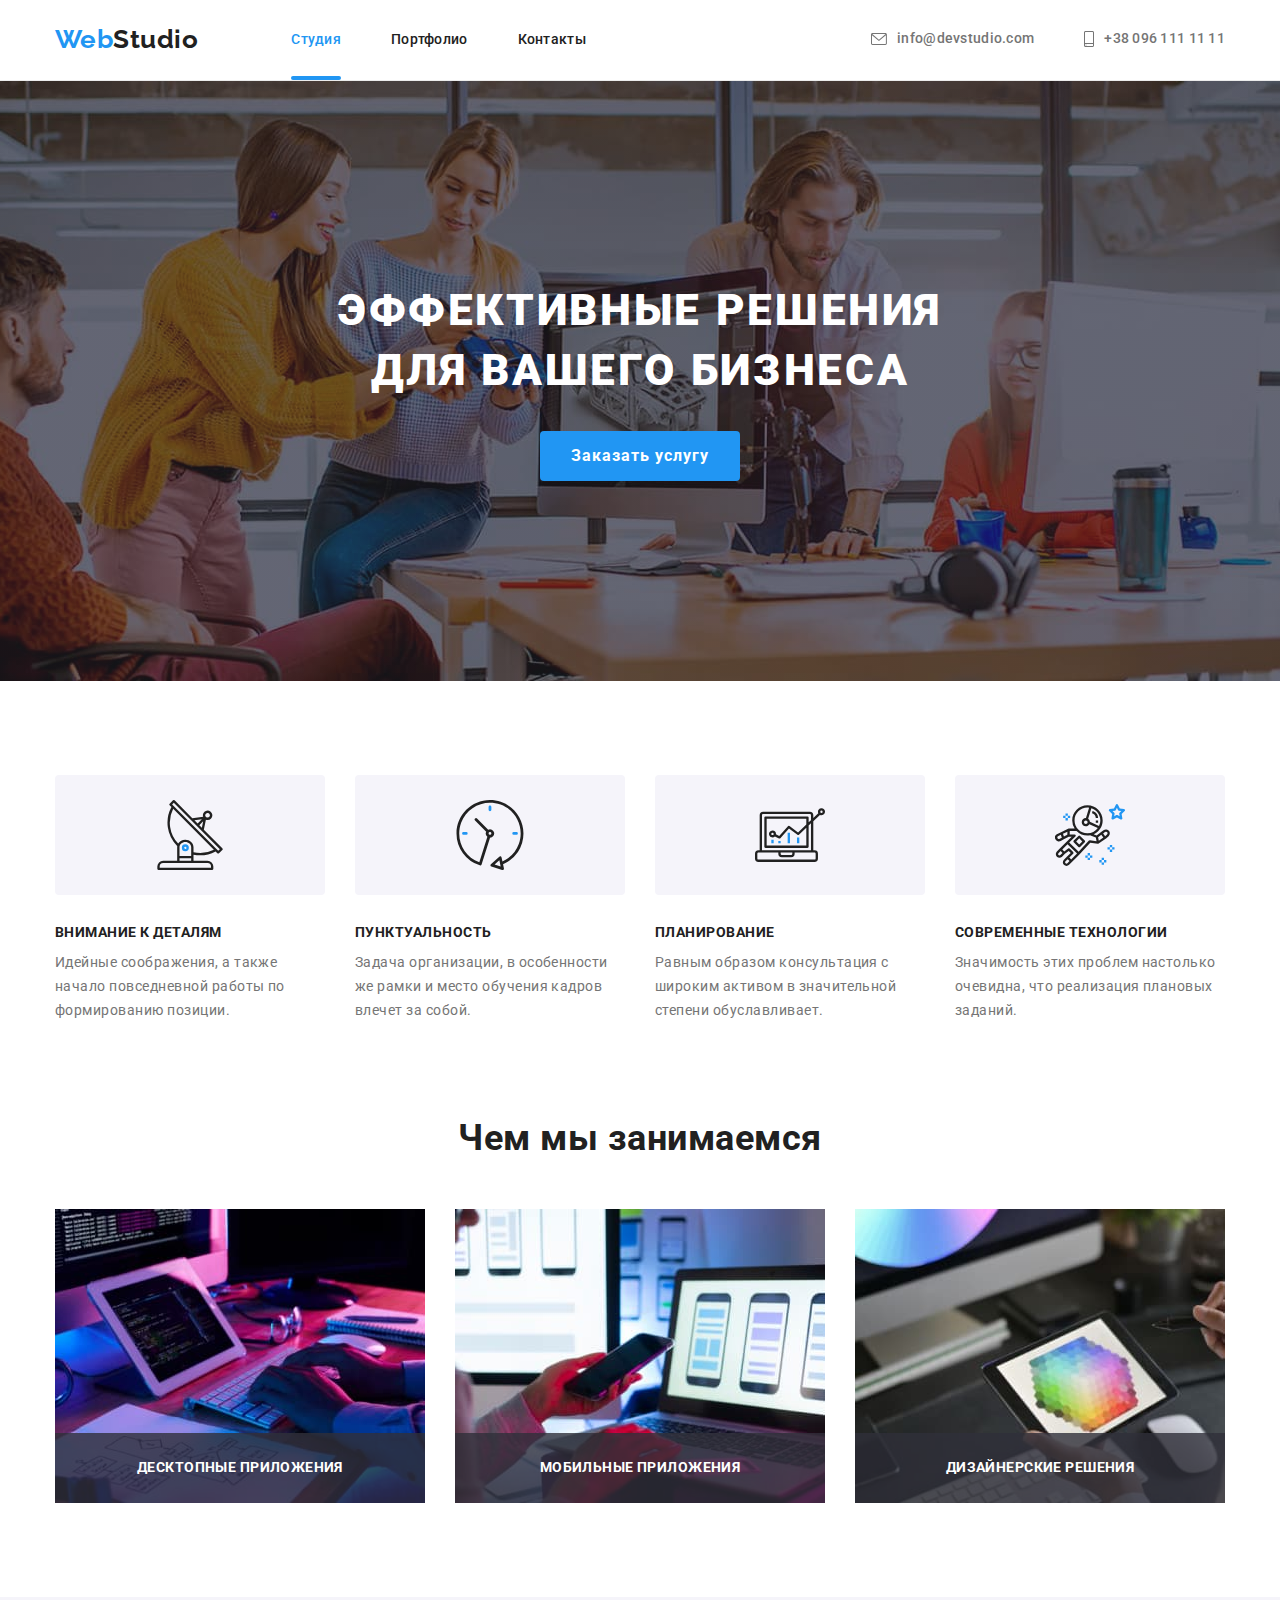
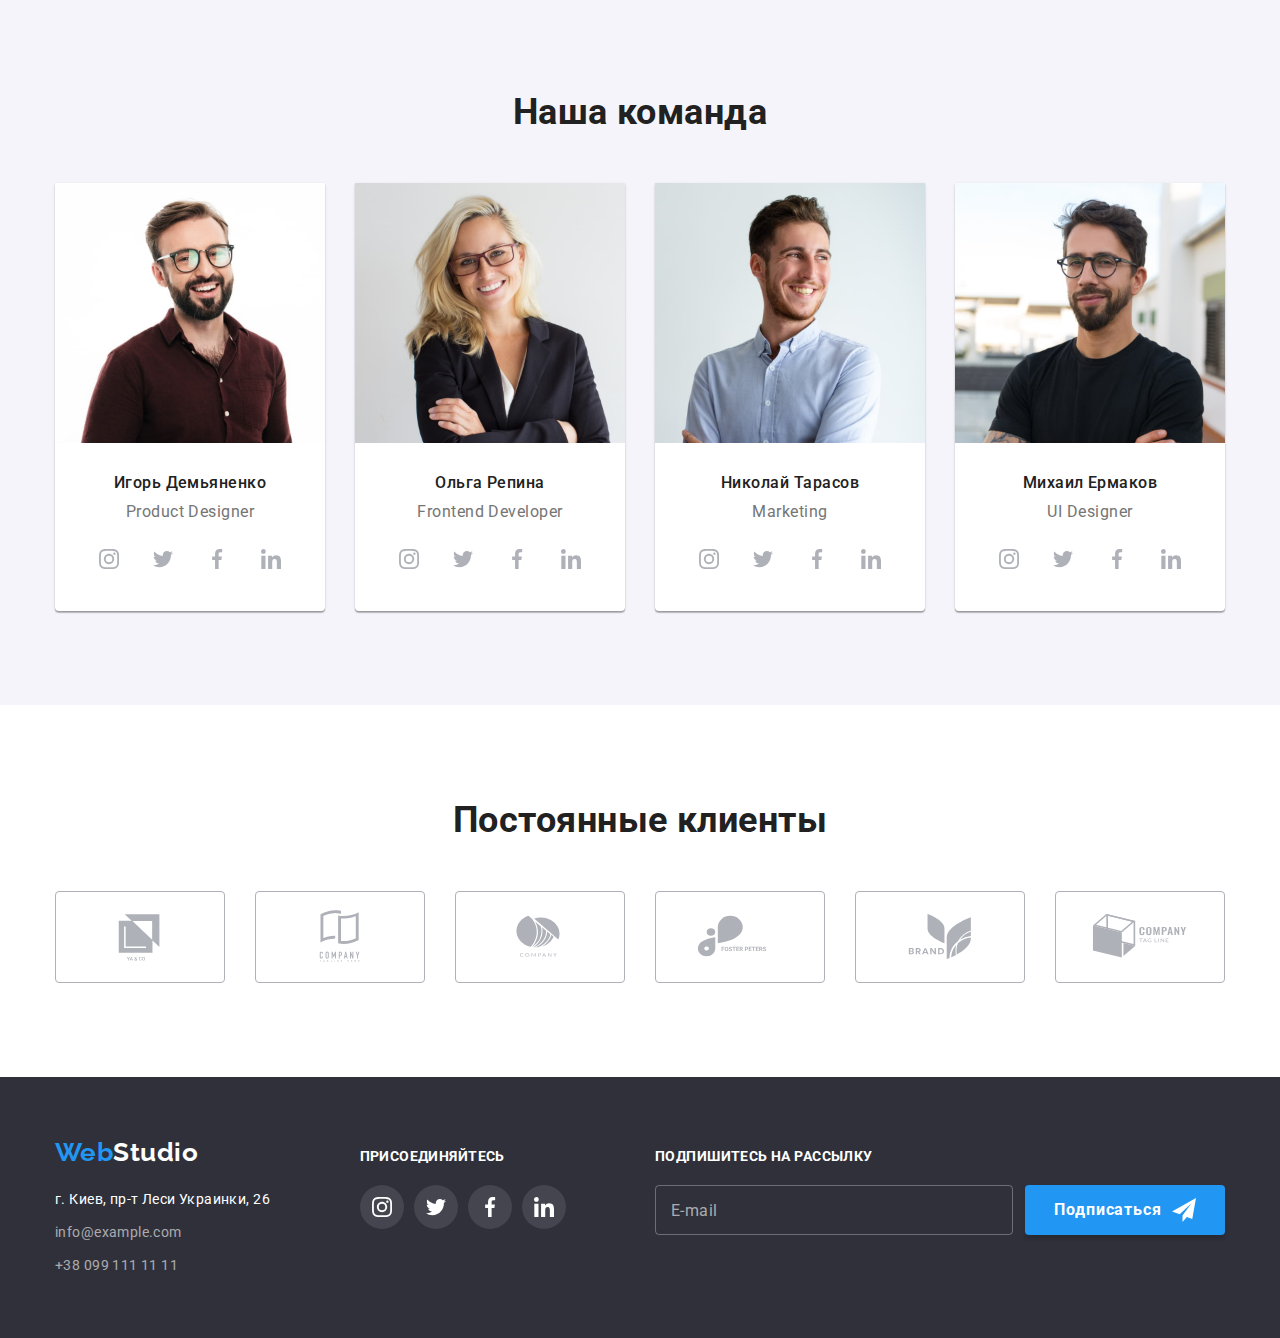
==== index.html @ d7bbbb47 "modal form complete" ====
<!DOCTYPE html>
<html lang="ru">
<head>
    <meta charset="UTF-8">
    <meta http-equiv="X-UA-Compatible" content="IE=edge">
    <meta name="viewport" content="width=device-width, initial-scale=1.0">
    <title>Web studio</title>
    <link rel="preconnect" href="https://fonts.googleapis.com">
    <link rel="preconnect" href="https://fonts.gstatic.com" crossorigin>
    <link href="https://fonts.googleapis.com/css2?family=Raleway:wght@700&family=Roboto:wght@400;500;700;900&display=swap"
        rel="stylesheet">
    <link rel="stylesheet" href="https://cdnjs.cloudflare.com/ajax/libs/modern-normalize/1.1.0/modern-normalize.min.css">
    <link rel="stylesheet" href="./css/styles.css" />

</head>
<body class="body">

<!--Шапка сайта-->
    <header class="page-header">
        <div class="container">
            <nav class="main-nav">
                <a href="./index.html" class="header-logo">Web<span class="header-logo-span">Studio</span></a>
                    
                <ul class="site-nav list">
                    <li class="item"><a href="./index.html" class="site-nav-link active">Студия</a></li>
                    <li class="item"><a href="./portfolio.html" class="site-nav-link">Портфолио</a></li>
                    <li class="item"><a href="./" class="site-nav-link">Контакты</a></li>
                </ul>
            </nav>
                    
            <ul class="auth-nav list">
                <li class="item ">
                    <a href="mailto:info@devstudio.com" class="auth-nav-link">
                        <svg class="icon-envelope auth-nav-icon" width="16px" height="12px">
                        <use href="./images/icons.svg#icon-envelope"></use>
                        </svg>
                    info@devstudio.com</a>
                </li>
                <li class="item">
                    <a href="tel:+380961111111" class="auth-nav-link">
                        <svg class="icon-smartphone auth-nav-icon" width="10px" height="16px">
                        <use href="./images/icons.svg#icon-smartphone"></use>
                        </svg>
                    +38 096 111 11 11</a>
                </li>
            </ul>
        </div>
    </header>

 <!--Основной контент-->
    <main>

    <!--Герой-->
        <section class="hero">
            <div class="container">
                <div class="hero-banner">
                    <h1 class="hero-title">Эффективные решения <br /> для вашего бизнеса</h1>
                    <button type="button" class="hero-button" data-modal-open>Заказать услугу</button>
                </div>
            </div>
        </section>

    <!--Особенности-->
        <section class="section">
            <div class="container our-advantages">
                <h2 class="main-titel advantages-main-title visuali-hidden">Наши особенности</h2>
                <ul class="list advantages-list">
                    <li class="item advantages-item">
                    <div class="advantages-box">
                        <svg class="icon" width="70" height="70">
                        <use href="./images/icons.svg#icon-antenna"></use>
                        </svg>
                    </div>

                    <h3 class="advantages-title">Внимание к деталям</h3>
                    <p class="advantages-text">
                    Идейные соображения, а также начало повседневной работы по формированию позиции.
                    </p>
                    </li>
                    <li class="item advantages-item">
                    <div class="advantages-box">
                        <svg class="icon"  width="70" height="70">
                        <use href="./images/icons.svg#icon-clock"></use>
                        </svg>
                    </div>
                    <h3 class="advantages-title">Пунктуальность</h3>
                    <p class="advantages-text">
                    Задача организации, в особенности же рамки и место обучения кадров влечет за собой.
                    </p>
                    </li>
                    <li class="item advantages-item">
                    <div class="advantages-box">
                        <svg class="icon"  width="70" height="70">
                        <use href="./images/icons.svg#icon-diagram"></use>
                        </svg>
                    </div>

                    <h3 class="advantages-title">Планирование</h3>
                    <p class="advantages-text">
                    Равным образом консультация с широким активом в значительной степени обуславливает.
                    </p>
                    </li>
                    <li class="item advantages-item">
                    <div class="advantages-box">
                        <svg class="icon"  width="70" height="70">
                        <use href="./images/icons.svg#icon-astronaut"></use>
                        </svg>
                    </div>
                    <h3 class="advantages-title">Современные технологии</h3>
                    <p class="advantages-text">
                    Значимость этих проблем настолько очевидна, что реализация плановых заданий.
                    </p>
                    </li>
                </ul>
            </div>
        </section>

    <!--Деятельность-->
        <section class="section our-work">
            <div class="container">
            <h2 class="main-titel work-main-title">Чем мы занимаемся</h2>
            <ul class="list work-list">
                <li class="item work-item">
                    <div  class="work-item-wrapper">
                        <img src="./images/img1.jpg" alt="Пишем код любой сложности" width="370" height="294">
                        <p class="work-text">Десктопные приложения</p>
                    </div>
                </li>
                <li class="item work-item">
                    <div  class="work-item-wrapper">
                        <img src="./images/img2.jpg" alt="Создаём мобильные предложения" width="370" height="294">    
                        <p class="work-text">Мобильные приложения</p>
                    </div>
                </li>
                <li class="item work-item">
                    <div  class="work-item-wrapper">
                        <img src="./images/img3.jpg" alt="Выполняем дизанейрские работы" width="370" height="294">
                        <p class="work-text">Дизайнерские решения</p>
                    </div>
                </li>
            </ul>
            </div>
        </section>
 
    <!--Команда-->
        <section class="section ourteam-section">
            <div class="container our-team">
                <h2 class="main-titel our-team-main-title">Наша команда</h2>
                <ul class="list team-list">
                    <li class="item team-item">
                        <img src="./images/img.jpg" alt="Игорь Демьяненко" width="270" height="260">
                        <div class="team-name-wrapper">
                            <h3 class="team-title">Игорь Демьяненко</h3>
                            <p class="team-text" lang="en">Product Designer</p>
                            <ul class="list social-links">
                                <li class="links-item">
                                    <a href="" class="social-links_social-items"> 
                                        <svg class="icon" width="20px" height="20px">
                                        <use href="./images/icons.svg#icon-instagram"></use>
                                        </svg>
                                    </a>
                                </li>
                                <li class="links-item">
                                    <a href="" class="social-links_social-items">
                                        <svg class="icon" width="20px" height="20px">
                                        <use href="./images/icons.svg#icon-twitter"></use>
                                        </svg>
                                    </a>
                                </li>
                                <li class="links-item">
                                    <a href="" class="social-links_social-items">
                                        <svg class="icon" width="20px" height="20px">
                                        <use href="./images/icons.svg#icon-facebook"></use>
                                        </svg>
                                    </a>
                                </li>
                                <li class="links-item">
                                    <a href="" class="social-links_social-items">

                                        <svg class="icon" width="20px" height="20px">
                                        <use href="./images/icons.svg#icon-linkedin"></use>
                                        </svg>
                                    </a>
                                </li>
                            </ul>
                        </div>
                    </li>

                    <li class="item team-item">
                        <img src="./images/img(1).jpg" alt="Ольга Репина" width="270" height="260">
                        <div class="team-name-wrapper">
                            <h3 class="team-title">Ольга Репина</h3>
                            <p class="team-text" lang="en">Frontend Developer</p>
                            <ul class="social-links list">
                                <li class="links-item">
                                    <a href="" class="social-links_social-items">
                                        <svg class="icon" width="20px" height="20px">
                                            <use href="./images/icons.svg#icon-instagram"></use>
                                        </svg>
                                    </a>
                                </li>
                                <li class="links-item">
                                    <a href="" class="social-links_social-items">
                                        <svg class="icon" width="20px" height="20px">
                                            <use href="./images/icons.svg#icon-twitter"></use>
                                        </svg>
                                    </a>
                                </li>
                                <li class="links-item">
                                    <a href="" class="social-links_social-items">
                                        <svg class="icon" width="20px" height="20px">
                                            <use href="./images/icons.svg#icon-facebook"></use>
                                        </svg>
                                    </a>
                                </li>
                                <li class="links-item">
                                    <a href="" class="social-links_social-items">

                                        <svg class="icon" width="20px" height="20px">
                                            <use href="./images/icons.svg#icon-linkedin"></use>
                                        </svg>
                                    </a>
                                </li>
                            </ul>
                        </div>
                    </li>

                    <li class="item team-item">
                        <img src="./images/img(2).jpg" alt="Николай Тарасов" width="270" height="260">
                        <div class="team-name-wrapper">
                            <h3 class="team-title">Николай Тарасов</h3>
                            <p class="team-text" lang="en">Marketing</p>
                            <ul class="list social-links">
                                <li class="links-item">
                                    <a href="" class="social-links_social-items">
                                        <svg class="icon" width="20px" height="20px">
                                            <use href="./images/icons.svg#icon-instagram"></use>
                                        </svg>
                                    </a>
                                </li>
                                <li class="links-item">
                                    <a href="" class="social-links_social-items">
                                        <svg class="icon" width="20px" height="20px">
                                            <use href="./images/icons.svg#icon-twitter"></use>
                                        </svg>
                                    </a>
                                </li>
                                <li class="links-item">
                                    <a href="" class="social-links_social-items">
                                        <svg class="icon" width="20px" height="20px">
                                            <use href="./images/icons.svg#icon-facebook"></use>
                                        </svg>
                                    </a>
                                </li>
                                <li class="links-item">
                                    <a href="" class="social-links_social-items">
                            
                                        <svg class="icon" width="20px" height="20px">
                                            <use href="./images/icons.svg#icon-linkedin"></use>
                                        </svg>
                                    </a>
                                </li>
                            </ul>
                        </div>
                    </li>

                    <li class="item team-item">
                        <img src="./images/img(3).jpg" alt="Михаил Ермаков" width="270" height="260">
                        <div class="team-name-wrapper">
                            <h3 class="team-title">Михаил Ермаков</h3>
                            <p class="team-text" lang="en">UI Designer</p>
                            <ul class="social-links list">
                                <li class="links-item">
                                    <a href="" class="social-links_social-items">
                                        <svg class="icon" width="20px" height="20px">
                                            <use href="./images/icons.svg#icon-instagram"></use>
                                        </svg>
                                    </a>
                                </li>
                                <li class="links-item">
                                    <a href="" class="social-links_social-items">
                                        <svg class="icon" width="20px" height="20px">
                                            <use href="./images/icons.svg#icon-twitter"></use>
                                        </svg>
                                    </a>
                                </li>
                                <li class="links-item">
                                    <a href="" class="social-links_social-items">
                                        <svg class="icon" width="20px" height="20px">
                                            <use href="./images/icons.svg#icon-facebook"></use>
                                        </svg>
                                    </a>
                                </li>
                                <li class="links-item">
                                    <a href="" class="social-links_social-items">
                            
                                        <svg class="icon" width="20px" height="20px">
                                            <use href="./images/icons.svg#icon-linkedin"></use>
                                        </svg>
                                    </a>
                                </li>
                            </ul>
                        </div>
                    </li>
                </ul>
            </div>
        </section>


    <!--Постоянные клиенты-->
        <section class="section clients-section">
            <div class="container">
                <h2 class="main-titel clients-main-titel">Постоянные клиенты</h2>
                <ul class="list clients-list">
                    <li class="clients-item">
                        <a href="" class="link clients-link">
                        <svg class="icon" width="106" height="60">
                        <use href="./images/icons.svg#icon-client1"></use>
                        </svg>
                        </a>
                    </li>
                    <li class="clients-item">
                        <a href="" class="link clients-link">
                        <svg class="icon" width="106" height="60">
                        <use href="./images/icons.svg#icon-client2"></use>
                        </svg>
                        </a>
                    </li>
                    <li class="clients-item">
                        <a href="" class="link clients-link">
                            <svg class="icon" width="106" height="60">
                                <use href="./images/icons.svg#icon-client3"></use>
                            </svg>
                        </a>
                    </li>
                    <li class="clients-item">
                        <a href="" class="link clients-link">
                            <svg class="icon" width="106" height="60">
                                <use href="./images/icons.svg#icon-client4"></use>
                            </svg>
                        </a>
                    </li>
                    <li class="clients-item">
                        <a href="" class="link clients-link">
                            <svg class="icon" width="106" height="60">
                                <use href="./images/icons.svg#icon-client5"></use>
                            </svg>
                        </a>
                    </li>
                    <li class="clients-item">
                        <a href="" class="link clients-link">
                            <svg class="icon" width="106" height="60">
                            <use href="./images/icons.svg#icon-client6"></use>
                            </svg>
                        </a>    
                    </li>                
                </ul>
            </div>
        </section>
    </main>

<!--Подвал-->
    <footer class="footer">
        <div class="container">
            <address class="footer-address">
            <a class="footer-logo" href="./index.html">Web<span class="footer-logo span">Studio</span></a>
                <ul class="address list">
                    <li class="item-address">
                        <a href="https://goo.gl/maps/AirsbdC57sYQPZAz8" target="_blank" rel="noopener noreferrer"
                            class="footer-link address">г. Киев, пр-т Леси Украинки, 26
                        </a>
                    </li>
                    <li class="item-address"><a href="mailto:info@dexample.com" class="footer-link link">info@example.com</a></li>
                    <li class="item-address"><a href="tel:+380991111111" class="footer-link link">+38 099 111 11 11</a></li>
                </ul>
            </address>

            <div class="connect">
                <h2 class="connect-title title">присоединяйтесь</h2>
                <ul class="connect-links list">
                    <li class="links-item">
                        <a href="" class="connect-links_social-items">
                        <svg class="icon" width="20px" height="20px">
                        <use href="./images/icons.svg#icon-instagram"></use>
                        </svg>
                        </a>
                    </li>
                    <li class="links-item">
                        <a href="" class="connect-links_social-items">
                        <svg class="icon" width="20px" height="20px">
                        <use href="./images/icons.svg#icon-twitter"></use>
                        </svg>
                        </a>
                    </li>
                    <li class="links-item">
                        <a href="" class="connect-links_social-items">
                        <svg class="icon" width="20px" height="20px">
                        <use href="./images/icons.svg#icon-facebook"></use>
                        </svg>
                        </a>
                    </li>
                    <li class="links-item">
                        <a href="" class="connect-links_social-items">
                        <svg class="icon" width="20px" height="20px">
                        <use href="./images/icons.svg#icon-linkedin"></use>
                        </svg>
                        </a>
                    </li>
                </ul>
            </div>

            <div class="footer-email-form-container">
                <p class="footer-email-input-title">Подпишитесь на рассылку</p>
                <form class="footer-email-form">
                    <label for="footer-e-mail" class="footer-email-field"></label>
                    <input type="email" class="footer-email-input" name="e-mail" id="footer-e-mail" placeholder="E-mail" pattern="[a-z0-9._%+-]+@[a-z0-9.-]+\.[a-z]{2,}$">
                    <button type="submit" class="footer-email-submit-button">Подписаться
                        <svg class="icon icon-send" width="24px" height="24px">
                            <use href="./images/icons.svg#icon-send"></use>
                        </svg>
                    </button>
                </form>
            </div>
        </div>
    </footer>

    <div class="backdrop is-hidden" data-modal>
        <div class="modal">
            <button class="modal-close-button" type="button" data-modal-close>
            <svg class="close-icon" width="18px" height="18px">
                <use href="./images/icons.svg#icon-close"></use>
            </svg>
            </button>
            
            <form class="modal-contact-form">
                <b class="modal-contact-form-title">Оставьте свои данные, мы вам перезвоним</b>
                <label class="modal-contact-field">
                <span class="modal-contact-field-type">Имя</span>
                <span class="modal-contact-field-wrapper">
                    <input type="text" name="user_name" class="modal-contact-input" required>
                    <svg class="modal-contact-input-icon person" width="18px" height="18px">
                        <use href="./images/icons.svg#icon-person"></use>
                    </svg>
                </span>
                </label>

                <label class="modal-contact-field"></label>
                <span class="modal-contact-field-type">Телефон</span>
                <span class="modal-contact-field-wrapper">
                    <input type="tel" name="user_tel_number" class="modal-contact-input" pattern="[0-9]*" required>
                    <svg class="modal-contact-input-icon tel" width="18px" height="18px">
                        <use href="./images/icons.svg#icon-phone"></use>
                    </svg>
                </span>
                </label>

                <label class="modal-contact-field"></label>
                <span class="modal-contact-field-type">Почта</span>
                <span class="modal-contact-field-wrapper">
                    <input type="email" name="user_email" class="modal-contact-input" pattern="[a-z0-9._%+-]+@[a-z0-9.-]+\.[a-z]{2,}$" required>
                    <svg class="modal-contact-input-icon mail" width="18px" height="18px">
                        <use href="./images/icons.svg#icon-email"></use>
                    </svg>
                </span>
                </label>

                <label class="modal-contact-field">
                    <span class="modal-contact-field-type" >Комментарий</span>
                </label>
                    <textarea class="modal-contact-message" name="user_message" placeholder="Введите текст"></textarea>

                <input type="checkbox" class="modal-contact-field-policy-checkbox visuali-hidden" name="user_policy_agreement" id="user_policy" required>
                <label for="user_policy" class="modal-contact-field-policy">Соглашаюсь с рассылкой и принимаю <a class="terms-of-an-agreement" href="">Условия договора</a></label>

                <button type="submit" class="modal-contact-form-button">Отправить</button>  
        </form>
        </div>
    </div>


    <script src="./js/modal.js"></script>
</body>
</html>
---- css/styles.css ----
:root {
  --main-color: #757575;
  --secondary-color: #212121;
  --extra-color: #f5f4fa;

  --accent-color: #2196f3;
  --white-color: #ffffff;
  --grey-color: #2f303a;

  --icons-color: #afb1b8;

  --transition-cubic: 250ms cubic-bezier(0.4, 0, 0.2, 1);
}

.body {
  background-color: var(--white-color);
  color: var(--main-color);

  font-family: Roboto, sans-serif;
  letter-spacing: 0.03em;
}

.list {
  list-style: none;
}

h1,
h2,
h3,
h4,
h5,
h6,
p {
  margin: 0;
}

ul,
li {
  padding: 0;
  margin: 0;
}

img {
  display: block;
}

.container {
  width: 1200px;
  margin-left: auto;
  margin-right: auto;
  padding-left: 15px;
  padding-right: 15px;
}

/* PAGE-HEADER */

.page-header {
  border-bottom: 1px solid #ececec;
  padding-top: 24px;
  padding-bottom: 25px;
}

.page-header .container {
  display: flex;
}

/* NAV */

.main-nav,
.auth-nav,
.site-nav {
  display: flex;
  align-items: center;
}

.header-logo {
  margin-right: 93px;
}

.header-logo,
.footer-logo {
  color: var(--accent-color);

  font-family: Raleway, sans-serif;
  font-weight: 700;
  font-size: 26px;
  line-height: 1.19;
  text-decoration: none;
}

.header-logo-span {
  color: var(--secondary-color);
}

.site-nav .item + .item {
  margin-left: 50px;
}

.site-nav-link {
  position: relative;

  color: var(--secondary-color);

  font-weight: 500;
  font-size: 14px;
  line-height: 1.14;
  letter-spacing: 0.02em;
  text-decoration: none;

  transition: color 250ms cubic-bezier(0.4, 0, 0.2, 1);
}

.site-nav-link.active {
  color: var(--accent-color);
}

.site-nav-link.active::after {
  content: '';
  display: inline-block;
  width: 100%;
  height: 4px;

  position: absolute;
  bottom: 0;
  left: 0;
  transform: translatey(33px);

  background-color: var(--accent-color);
  border-radius: 2px;
}

.site-nav-link:hover,
.site-nav-link:focus {
  color: var(--accent-color);
}

.auth-nav .item:last-child {
  margin-left: 50px;
}

.auth-nav {
  margin-left: auto;
}

.auth-nav .item {
  fill: var(--main-color);
}

.auth-nav-link {
  display: flex;
  align-items: center;
  color: inherit;

  font-weight: 500;
  font-size: 14px;
  line-height: 1.14;
  letter-spacing: 0.02em;
  list-style: none;
  text-decoration: none;

  transition: color 250ms cubic-bezier(0.4, 0, 0.2, 1), fill 250ms cubic-bezier(0.4, 0, 0.2, 1);
}

.auth-nav-icon {
  margin-right: 10px;
}

.auth-nav-link:hover,
.auth-nav-link:focus {
  color: var(--accent-color);
  fill: var(--accent-color);
}

/* HERO */

.hero {
  padding-top: 200px;
  padding-bottom: 200px;
  margin-left: auto;
  margin-right: auto;
  max-width: 1600px;
  height: 600px;

  background-color: var(--grey-color);
  background-position: center;
  background-repeat: no-repeat;
  background-size: cover;
  background-image: linear-gradient(rgba(47, 48, 58, 0.4), rgba(47, 48, 58, 0.4)),
    url('../images/banner-img.jpg');
}
.hero-title {
  margin-bottom: 30px;

  color: var(--white-color);
  font-weight: 900;
  font-size: 44px;
  line-height: 1.36;
  text-align: center;
  letter-spacing: 0.06em;
  text-transform: uppercase;
}

/* BUTTONS */
.hero-button {
  min-width: 200px;
  display: block;
  padding: 10px 22px 10px 22px;
  margin-left: auto;
  margin-right: auto;

  color: var(--white-color);
  background-color: var(--accent-color);

  font-family: roboto, sans-serif;
  font-weight: 700;
  font-size: 16px;
  line-height: 1.88;
  border-radius: 4px;

  border-style: hidden;
  letter-spacing: 0.06em;

  cursor: pointer;

  transition: background-color 250ms cubic-bezier(0.4, 0, 0.2, 1);
}

.hero-button:hover,
.hero-button:focus {
  background-color: #188ce8;
}

.filter-button {
  padding: 6px 22px 6px 22px;

  color: var(--secondary-color);
  background-color: var(--extra-color);

  font-family: roboto, sans-serif;
  font-weight: 500;
  font-size: 16px;
  line-height: 1.62;
  letter-spacing: 0.03em;
  border-radius: 4px;
  border: none;
  cursor: pointer;

  transition: color 250ms cubic-bezier(0.4, 0, 0.2, 1),
    background-color 250ms cubic-bezier(0.4, 0, 0.2, 1),
    box-shadow 250ms cubic-bezier(0.4, 0, 0.2, 1);
}

.filter-button:hover,
.filter-button:focus {
  color: var(--white-color);
  background-color: var(--accent-color);
  box-shadow: 0px 3px 1px rgba(0, 0, 0, 0.1), 0px 1px 2px rgba(0, 0, 0, 0.08),
    0px 2px 2px rgba(0, 0, 0, 0.12);
}

.filter-button.active {
  box-shadow: 0px 3px 1px rgba(0, 0, 0, 0.1), 0px 1px 2px rgba(0, 0, 0, 0.08),
    0px 2px 2px rgba(0, 0, 0, 0.12);
  border-radius: 4px;

  color: var(--white-color);
  background-color: var(--accent-color);
}

.modal-close-button {
  display: flex;
  justify-content: center;
  align-items: center;

  position: absolute;
  top: 8px;
  right: 8px;

  width: 30px;
  height: 30px;
  border: 1px solid rgba(0, 0, 0, 0.1);
  border-radius: 50%;

  padding: 0px;

  cursor: pointer;

  background-color: var(--white-color);
}

.close-icon {
  fill: #000000;
  transition: fill var(--transition-cubic);
}

.close-icon:hover,
.modal-close-button:focus {
  fill: var(--accent-color);
}

/* SECTION  */

.section .main-titel {
  color: var(--secondary-color);

  font-weight: 700;
  font-size: 36px;
  line-height: 1.17;
  text-align: center;
}

.section {
  padding-top: 94px;
  padding-bottom: 94px;
}

/* VISUALI HIDDEN */

.visuali-hidden {
  position: absolute;
  width: 1px;
  height: 1px;
  margin: -1px;
  border: 0;
  padding: 0;
  white-space: nowrap;
  clip-path: inset(100%);
  clip: rect(0 0 0 0);
  overflow: hidden;
}

/* ADVANTAGES */
.advantages-list {
  display: flex;
}

.advantages-item {
  margin-right: 30px;
  width: calc((100% - 90px) / 4);
}

.advantages-item:nth-child(4n) {
  margin-right: 0;
}

.advantages-title {
  color: var(--secondary-color);

  margin-top: 30px;
  font-weight: 700;
  font-size: 14px;
  line-height: 1.14;
  text-transform: uppercase;
}

.advantages-text {
  margin-top: 10px;
  font-size: 14px;
  line-height: 1.71;
}

.advantages-box {
  display: flex;
  justify-content: center;
  align-items: center;
  height: 120px;

  border-radius: 4px;
  background-color: var(--extra-color);
}

/* OUR-WORK */

.our-work {
  padding-top: 0px;
}

.work-list {
  margin-top: 50px;
  display: flex;
}

.work-item:not(:last-child) {
  margin-right: 30px;
}

.work-item-wrapper {
  position: relative;
}

.work-text {
  position: absolute;
  left: 0px;
  bottom: 0px;

  display: flex;
  justify-content: center;
  align-items: center;

  width: 100%;
  height: 70px;

  font-weight: 700;
  font-size: 14px;
  line-height: 1.14;
  text-align: center;
  letter-spacing: 0.03em;
  text-transform: uppercase;

  background-color: rgba(47, 48, 58, 0.8);
  color: var(--white-color);
}

/* TEAM */

.ourteam-section {
  background-color: var(--extra-color);
}

.team-list,
.social-links {
  display: flex;
}

.team-item {
  width: calc((100% -90px) / 4);
  margin-right: 30px;

  box-shadow: 0px 1px 3px rgba(0, 0, 0, 0.12), 0px 1px 1px rgba(0, 0, 0, 0.14),
    0px 2px 1px rgba(0, 0, 0, 0.2);
  border-radius: 0px 0px 4px 4px;

  background-color: var(--white-color);
  text-align: center;
}

.team-item:nth-child(4n) {
  margin-right: 0px;
}

.team-list {
  margin-top: 50px;
}

.team-name-wrapper {
  padding-top: 30px;
  padding-bottom: 30px;
}

.team-text {
  font-size: 16px;
  line-height: 1.19;
}

.team-title {
  margin-bottom: 10px;

  color: var(--secondary-color);

  font-weight: 500;
  font-size: 16px;
  line-height: 1.19;
  letter-spacing: 0.03em;
}

.social-links {
  display: flex;
  justify-content: center;
}

.social-links_social-items {
  display: flex;
  justify-content: center;
  align-items: center;

  width: 44px;
  height: 44px;
  border-radius: 50%;
  background-color: var(--white-color);

  fill: var(--icons-color);

  transition: background-color 250ms cubic-bezier(0.4, 0, 0.2, 1);
}

.social-links {
  margin-top: 16px;
}

.social-links .links-item:not(:last-child) {
  margin-right: 10px;
}

.social-links_social-items:hover,
.social-links_social-items:focus {
  background-color: var(--accent-color);
}

.social-links_social-items .icon {
  transition: fill 250ms cubic-bezier(0.4, 0, 0.2, 1);
}

.social-links_social-items:hover .icon,
.social-links_social-items:focus .icon {
  fill: var(--white-color);
}
/* CLIENTS */

.clients-list {
  display: flex;
  margin-top: 50px;
}

.clients-item:not(:last-child) {
  margin-right: 30px;
}
.clients-link {
  display: flex;
  justify-content: center;
  align-items: center;
  width: 170px;
  height: 92px;

  border: 1px solid var(--icons-color);
  border-radius: 4px;

  fill: var(--icons-color);

  transition: border 250ms cubic-bezier(0.4, 0, 0.2, 1);
}

.clients-link:hover,
.clients-link:focus {
  border: 1px solid var(--accent-color);
}

.clients-link .icon {
  transition: fill 250ms cubic-bezier(0.4, 0, 0.2, 1);
}

.clients-link:hover .icon,
.clients-link:focus .icon {
  fill: var(--accent-color);
}

/* PROJECTS PORTFOLIO */

.section-title-our-portfolio {
  position: absolute;
  width: 1px;
  height: 1px;
  margin: -1px;
  border: 0;
  padding: 0;
  white-space: nowrap;
  clip-path: inset(100%);
  clip: rect(0 0 0 0);
  overflow: hidden;
}

.filters-list {
  display: flex;
  justify-content: center;
}

.filters-item:not(:last-child) {
  margin-right: 8px;
}

.projects-list {
  display: flex;
  flex-wrap: wrap;

  margin-top: 50px;
}

.projects-item {
  margin-right: 30px;
  margin-bottom: 30px;
}

.projects-item:nth-child(3n) {
  margin-right: 0px;
}

.projects-item:nth-last-child(-n + 3) {
  margin-bottom: 0px;
}

.projects-link {
  display: block;
  color: var(--main-color);

  font-size: 16px;
  line-height: 1.88;
  text-decoration: none;

  transition: box-shadow 250ms cubic-bezier(0.4, 0, 0.2, 1);
}

.projects-link:hover,
.projects-link:focus {
  box-shadow: 0px 1px 1px rgba(0, 0, 0, 0.12), 0px 4px 4px rgba(0, 0, 0, 0.06),
    1px 4px 6px rgba(0, 0, 0, 0.16);
}

.projects-card-wrapper {
  padding: 20px 24px 20px 24px;

  border: 1px solid #eeeeee;
  border-top: none;
}

.projects-title {
  color: var(--secondary-color);

  font-weight: 700;
  font-size: 18px;
  line-height: 2;
  letter-spacing: 0.06em;
  text-align: left;
}

.projects-text {
  margin-top: 4px;
}

.projects-img-wrapper {
  display: block;
  width: 100%;
  height: 100%;

  position: relative;

  overflow-y: hidden;
}

.projects-img-text {
  position: absolute;

  padding: 63px 24px;

  font-weight: 400;
  font-size: 18px;
  line-height: 1.6;
  /* or 156% */

  letter-spacing: 0.03em;
  color: var(--white-color);
  background-color: rgba(33, 150, 243, 0.9);

  transition: transform 250ms cubic-bezier(0.4, 0, 0.2, 1);
}

.projects-link:hover .projects-img-text,
.projects-link:focus .projects-img-text {
  transform: translatey(-100%);
}

/* CONNECT */

.connect-title {
  font-weight: 700;
  font-size: 14px;
  line-height: 1.14;
  letter-spacing: 0.03em;
  text-transform: uppercase;

  color: #ffffff;
}

.connect-links {
  display: flex;
  margin-top: 20px;
}

.connect-links_social-items {
  display: flex;
  justify-content: center;
  align-items: center;

  width: 44px;
  height: 44px;
  border-radius: 50%;
  background-color: rgba(255, 255, 255, 0.1);

  fill: var(--white-color);

  transition: background-color 250ms cubic-bezier(0.4, 0, 0.2, 1);
}

.connect-links .links-item:not(:last-child) {
  margin-right: 10px;
}

.connect-links_social-items:hover,
.connect-links_social-items:focus {
  background-color: var(--accent-color);
}

/* email-input */

.footer-email-form-container {
  justify-self: flex-end;
}

.footer-email-input-title {
  font-weight: 700;
  font-size: 14px;
  line-height: 1.14;
  letter-spacing: 0.03em;
  text-transform: uppercase;

  color: #ffffff;
}

.footer-email-form {
  display: flex;
  align-items: center;
  margin-top: 20px;
}

.footer-email-input {
  width: 358px;
  height: 50px;

  font-style: normal;
  font-weight: 400;
  font-size: 16px;
  line-height: 1.25;
  letter-spacing: 0.03em;

  display: flex;
  align-items: center;

  color: var(--white-color);

  padding: 16px 15px;
  border: 1px solid rgba(255, 255, 255, 0.3);
  border-radius: 4px;
  background-color: transparent;
}

.footer-email-input::placeholder {
  color: rgba(255, 255, 255, 0.6);
}

.footer-email-submit-button {
  display: flex;
  justify-content: center;
  align-items: center;
  width: 200px;
  height: 50px;
  margin-left: 12px;
  padding: 0px;

  font-weight: 700;
  font-size: 16px;
  line-height: 1.88;
  letter-spacing: 0.06em;
  color: var(--white-color);

  background-color: #2196f3;
  border: none;
  box-shadow: 0px 4px 4px rgba(0, 0, 0, 0.15);
  border-radius: 4px;

  cursor: pointer;

  transition: background-color 250ms cubic-bezier(0.4, 0, 0.2, 1);
}

.footer-email-submit-button:hover,
.footer-email-submit-button:focus {
  background-color: #188ce8;
}

.icon-send {
  margin-left: 10px;
  fill: #ffffff;
}

/* BACKDROP */

.backdrop {
  position: fixed;
  width: 100%;
  height: 100%;
  top: 0;
  left: 0;

  background-color: rgba(0, 0, 0, 0.2);

  transition: opacity 1000ms cubic-bezier(0.4, 0, 0.2, 1),
    visibility 1000ms cubic-bezier(0.4, 0, 0.2, 1);
}

.backdrop.is-hidden {
  opacity: 0;
  visibility: hidden;
  pointer-events: none;
}

/* MODAL */

.modal {
  position: absolute;
  width: 528px;
  height: 581px;
  top: 50%;
  left: 50%;
  transform: translate(-50%, -50%);

  background-color: var(--white-color);
  box-shadow: 0px 1px 3px rgba(0, 0, 0, 0.12), 0px 1px 1px rgba(0, 0, 0, 0.14),
    0px 2px 1px rgba(0, 0, 0, 0.2);
  border-radius: 4px;
}

.modal-contact-form {
  display: flex;
  flex-direction: column;
  padding: 40px;
  margin-bottom: 10px;
}

.modal-contact-form-title {
  margin-bottom: 14px;

  font-weight: 700;
  font-size: 20px;
  line-height: 1.15;
  text-align: center;
  letter-spacing: 0.03em;

  color: var(--secondary-color);
}

.modal-contact-field-type {
  display: block;
  margin-bottom: 4px;

  font-weight: 400;
  font-size: 12px;
  line-height: 1.17;
  letter-spacing: 0.01em;

  color: var(--main-color);
}

.modal-contact-field-wrapper {
  position: relative;
  display: flex;
}

.modal-contact-input {
  width: 100%;
  height: 40px;
  padding-left: 42px;
  margin-bottom: 10px;

  border: 1px solid rgba(33, 33, 33, 0.2);
  border-radius: 4px;

  transition: border-color var(--transition-cubic);
}

.modal-contact-input-icon {
  top: 0px;
  left: 0px;

  margin: 11px 12px;

  position: absolute;

  transition: fill var(--transition-cubic);
}

.modal-contact-input:focus {
  outline: none;
  border-color: var(--accent-color);
}

.modal-contact-input:focus + .modal-contact-input-icon {
  fill: var(--accent-color);
}

.modal-contact-message {
  width: 100%;
  height: 120px;

  padding: 12px 16px;
  margin-bottom: 20px;

  font-weight: 400;
  font-size: 14px;
  line-height: 1.14;
  letter-spacing: 0.01em;

  border: 1px solid rgba(33, 33, 33, 0.2);
  border-radius: 4px;

  resize: none;

  transition: border-color var(--transition-cubic);
}

.modal-contact-form-button {
  display: flex;
  justify-content: center;
  align-items: center;
  width: 200px;
  height: 50px;
  margin-left: auto;
  margin-right: auto;
  padding: 0px;

  font-weight: 700;
  font-size: 16px;
  line-height: 1.88;
  letter-spacing: 0.06em;
  color: var(--white-color);

  background-color: #2196f3;
  border: none;
  box-shadow: 0px 4px 4px rgba(0, 0, 0, 0.15);
  border-radius: 4px;

  cursor: pointer;

  transition: background-color 250ms cubic-bezier(0.4, 0, 0.2, 1);
}
.modal-contact-form-button:hover,
.modal-contact-form-button:focus {
  background-color: #188ce8;
}

.modal-contact-message::placeholder {
  color: rgba(117, 117, 117, 0.5);
}

.modal-contact-message:focus {
  outline: none;
  border-color: var(--accent-color);
}

.modal-contact-field-policy {
  display: flex;
  align-items: center;
  align-self: center;

  margin-bottom: 30px;

  font-weight: 400;
  font-size: 14px;
  line-height: 1.71;
  letter-spacing: 0.03em;

  color: var(--main-color);
}

.modal-contact-field-policy:before {
  content: '';
  display: inline-block;

  margin-right: 9px;

  width: 16px;
  height: 15px;

  border: 2px solid var(--secondary-color);
  border-radius: 2px;

  transition: border-color var(--transition-cubic);

  cursor: pointer;
}

.modal-contact-field-policy-checkbox:focus + .modal-contact-field-policy:before {
  border-color: var(--accent-color);
}

.modal-contact-field-policy-checkbox:checked + .modal-contact-field-policy:before {
  background-image: url(../images/icon-check.svg);
  background-color: var(--accent-color);
  border-color: var(--accent-color);
}

.terms-of-an-agreement {
  text-decoration: underline;
  color: var(--accent-color);
}

/* FOOTER */

.footer {
  padding-top: 60px;
  padding-bottom: 60px;

  background-color: var(--grey-color);
  margin-right: auto;
  margin-left: auto;
}

.footer .container {
  display: flex;
  justify-content: space-between;
  align-items: baseline;
}

.footer-logo {
  font-family: raleway, sans-serif;
  font-weight: 700;
  font-size: 26px;
  line-height: 1.19;
  font-style: normal;
  text-decoration: none;
}

.footer-logo.span {
  color: var(--white-color);
}

.footer-link.address {
  display: flex;
}

.item-address .footer-link {
  color: rgba(255, 255, 255, 0.6);

  font-weight: 400;
  font-style: normal;
  font-size: 14px;
  line-height: 1.71;
  letter-spacing: 0.03em;
  text-decoration: none;

  transition: color 250ms cubic-bezier(0.4, 0, 0.2, 1);
}

.item-address .footer-link:hover,
.item-address .footer-link:focus {
  color: var(--accent-color);
}

.item-address .footer-link.address {
  color: var(--white-color);

  transition: color 250ms cubic-bezier(0.4, 0, 0.2, 1);
}

.item-address .footer-link.address:hover,
.item-address .footer-link.address:focus {
  color: var(--accent-color);
}

.address.list {
  margin-top: 20px;
}

.address .item-address:not(:last-child) {
  margin-bottom: 9px;
}
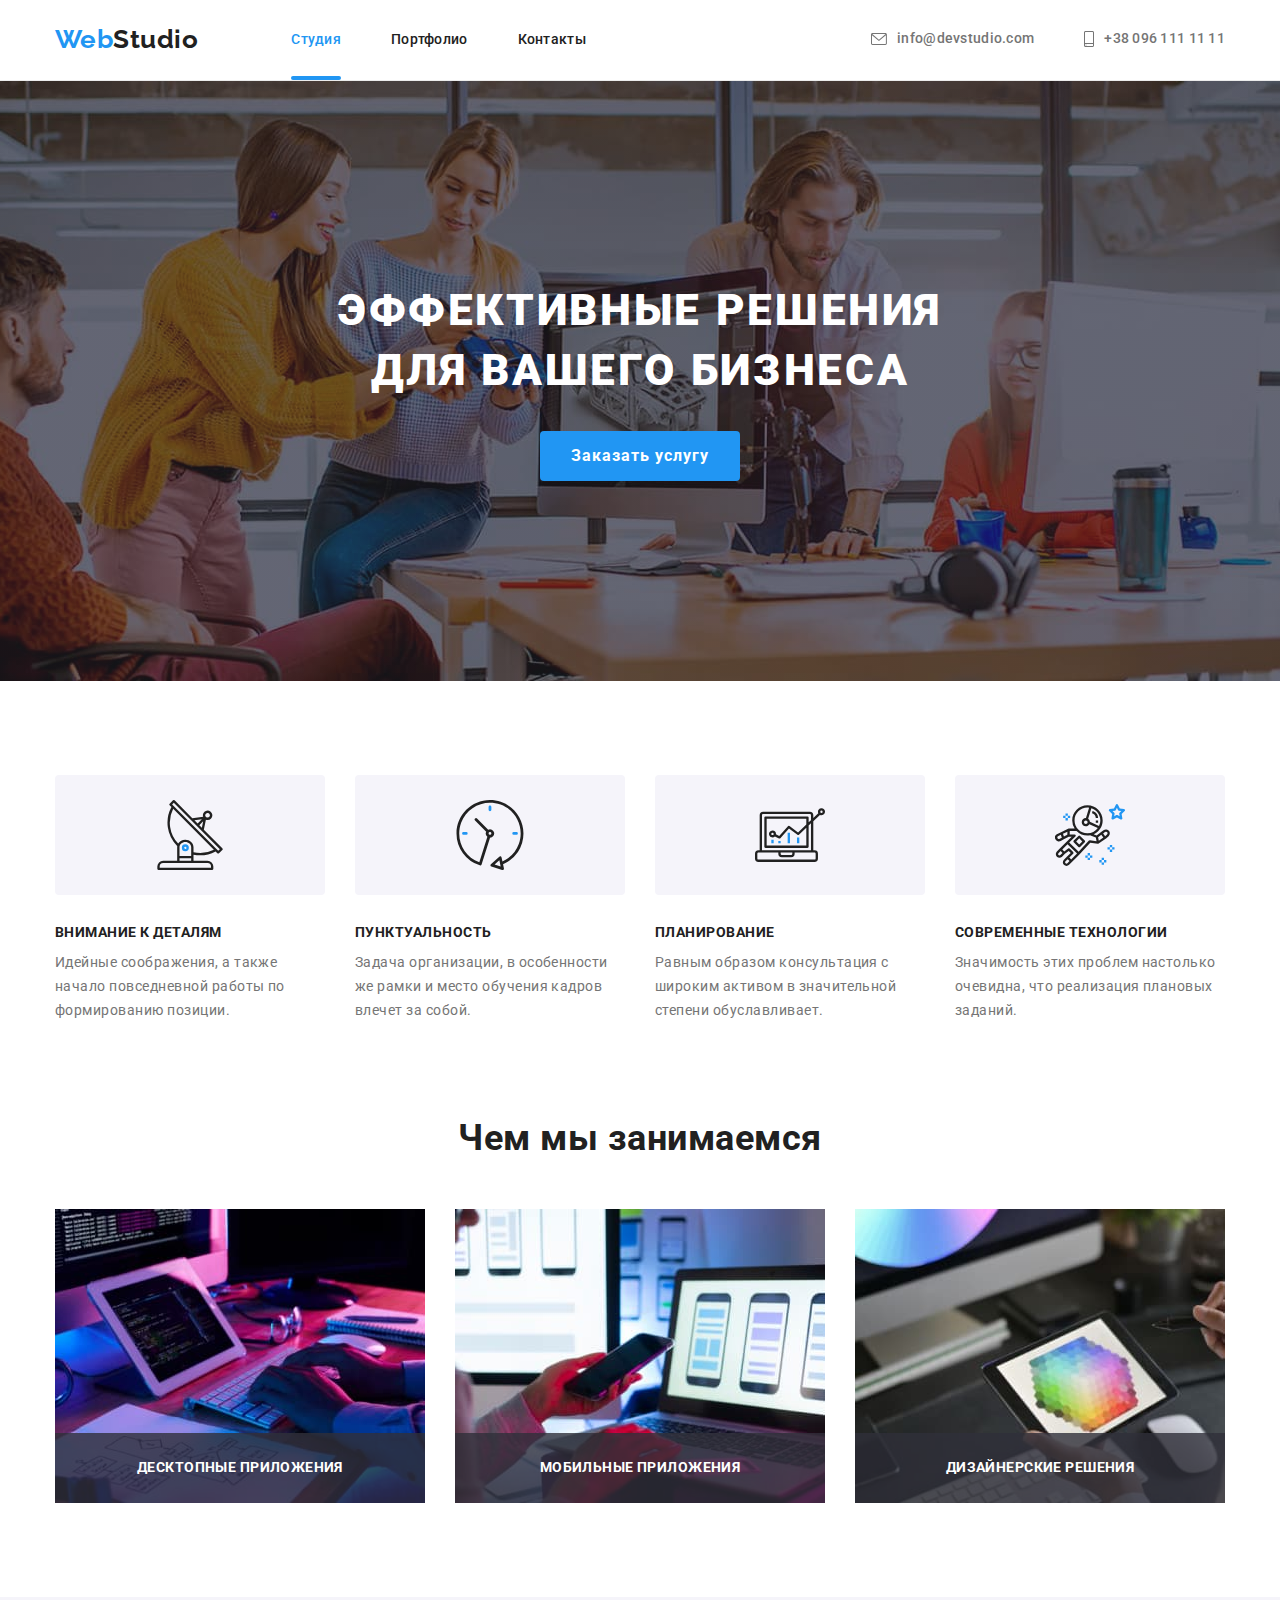
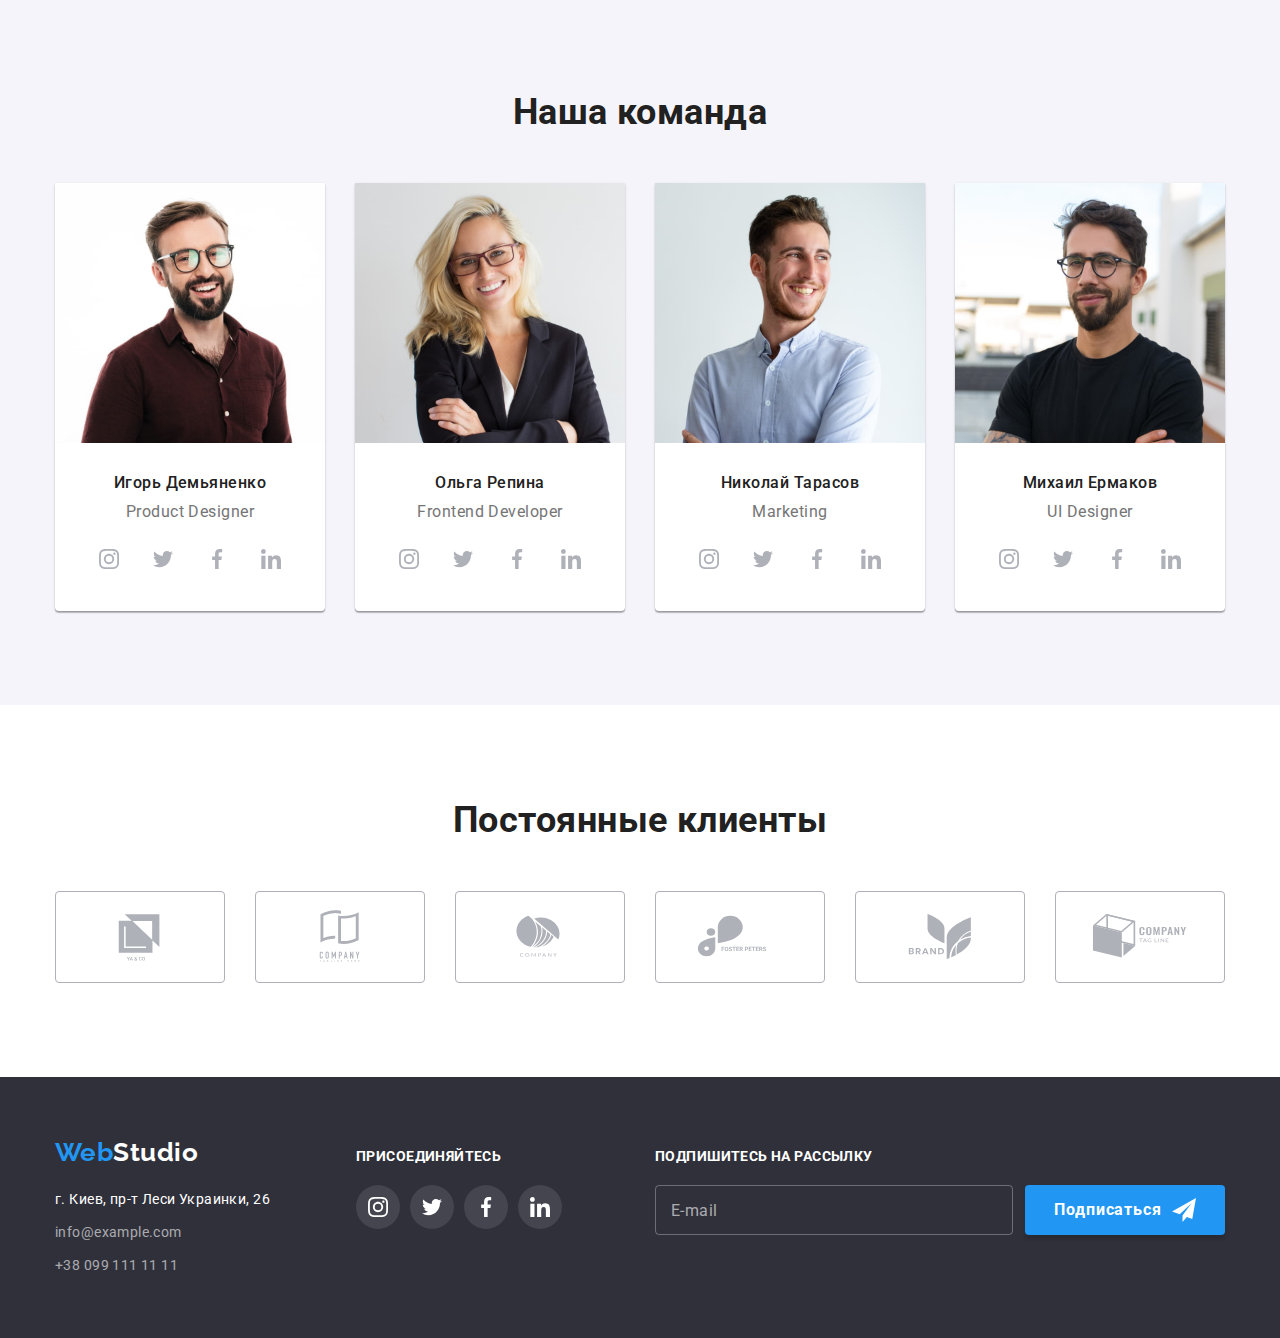
==== commit 0f0624f4: "Mentor update" ====
--- a/index.html
+++ b/index.html
@@ -437,14 +437,14 @@
                 <label class="modal-contact-field">
                 <span class="modal-contact-field-type">Имя</span>
                 <span class="modal-contact-field-wrapper">
-                    <input type="text" name="user_name" class="modal-contact-input" required>
+                    <input type="text" name="user_name" class="modal-contact-input" required autofocus>
                     <svg class="modal-contact-input-icon person" width="18px" height="18px">
                         <use href="./images/icons.svg#icon-person"></use>
                     </svg>
                 </span>
                 </label>
 
-                <label class="modal-contact-field"></label>
+                <label class="modal-contact-field">
                 <span class="modal-contact-field-type">Телефон</span>
                 <span class="modal-contact-field-wrapper">
                     <input type="tel" name="user_tel_number" class="modal-contact-input" pattern="[0-9]*" required>
@@ -454,7 +454,7 @@
                 </span>
                 </label>
 
-                <label class="modal-contact-field"></label>
+                <label class="modal-contact-field">
                 <span class="modal-contact-field-type">Почта</span>
                 <span class="modal-contact-field-wrapper">
                     <input type="email" name="user_email" class="modal-contact-input" pattern="[a-z0-9._%+-]+@[a-z0-9.-]+\.[a-z]{2,}$" required>
@@ -465,12 +465,12 @@
                 </label>
 
                 <label class="modal-contact-field">
-                    <span class="modal-contact-field-type" >Комментарий</span>
+                    <span class="modal-contact-field-type">Комментарий</span>
+                    <textarea class="modal-contact-message" name="user_message" placeholder="Введите текст"></textarea>
                 </label>
-                    <textarea class="modal-contact-message" name="user_message" placeholder="Введите текст"></textarea>
-
+                
                 <input type="checkbox" class="modal-contact-field-policy-checkbox visuali-hidden" name="user_policy_agreement" id="user_policy" required>
-                <label for="user_policy" class="modal-contact-field-policy">Соглашаюсь с рассылкой и принимаю <a class="terms-of-an-agreement" href="">Условия договора</a></label>
+                <label for="user_policy" class="modal-contact-field-policy">Соглашаюсь с рассылкой и принимаю &nbsp<a class="terms-of-an-agreement" href="">Условия договора</a></label>
 
                 <button type="submit" class="modal-contact-form-button">Отправить</button>  
         </form>
--- a/css/styles.css
+++ b/css/styles.css
@@ -659,6 +659,10 @@
 
 /* CONNECT */
 
+.connect {
+  margin-left: 70px;
+}
+
 .connect-title {
   font-weight: 700;
   font-size: 14px;
@@ -701,7 +705,7 @@
 /* email-input */
 
 .footer-email-form-container {
-  justify-self: flex-end;
+  margin-left: 93px;
 }
 
 .footer-email-input-title {
@@ -821,6 +825,9 @@
   display: flex;
   flex-direction: column;
   padding: 40px;
+}
+
+.modal-contact-field {
   margin-bottom: 10px;
 }
 
@@ -857,7 +864,6 @@
   width: 100%;
   height: 40px;
   padding-left: 42px;
-  margin-bottom: 10px;
 
   border: 1px solid rgba(33, 33, 33, 0.2);
   border-radius: 4px;
@@ -866,10 +872,9 @@
 }
 
 .modal-contact-input-icon {
-  top: 0px;
-  left: 0px;
-
-  margin: 11px 12px;
+  top: 50%;
+  left: 12px;
+  transform: translateY(-50%);
 
   position: absolute;
 
@@ -971,7 +976,7 @@
   border: 2px solid var(--secondary-color);
   border-radius: 2px;
 
-  transition: border-color var(--transition-cubic);
+  transition: border-color var(--transition-cubic), background-color var(--transition-cubic);
 
   cursor: pointer;
 }
@@ -981,6 +986,8 @@
 }
 
 .modal-contact-field-policy-checkbox:checked + .modal-contact-field-policy:before {
+  background-size: contain;
+  background-position: center;
   background-image: url(../images/icon-check.svg);
   background-color: var(--accent-color);
   border-color: var(--accent-color);
@@ -1004,8 +1011,11 @@
 
 .footer .container {
   display: flex;
-  justify-content: space-between;
   align-items: baseline;
+}
+
+.footer-address {
+  width: 231px;
 }
 
 .footer-logo {
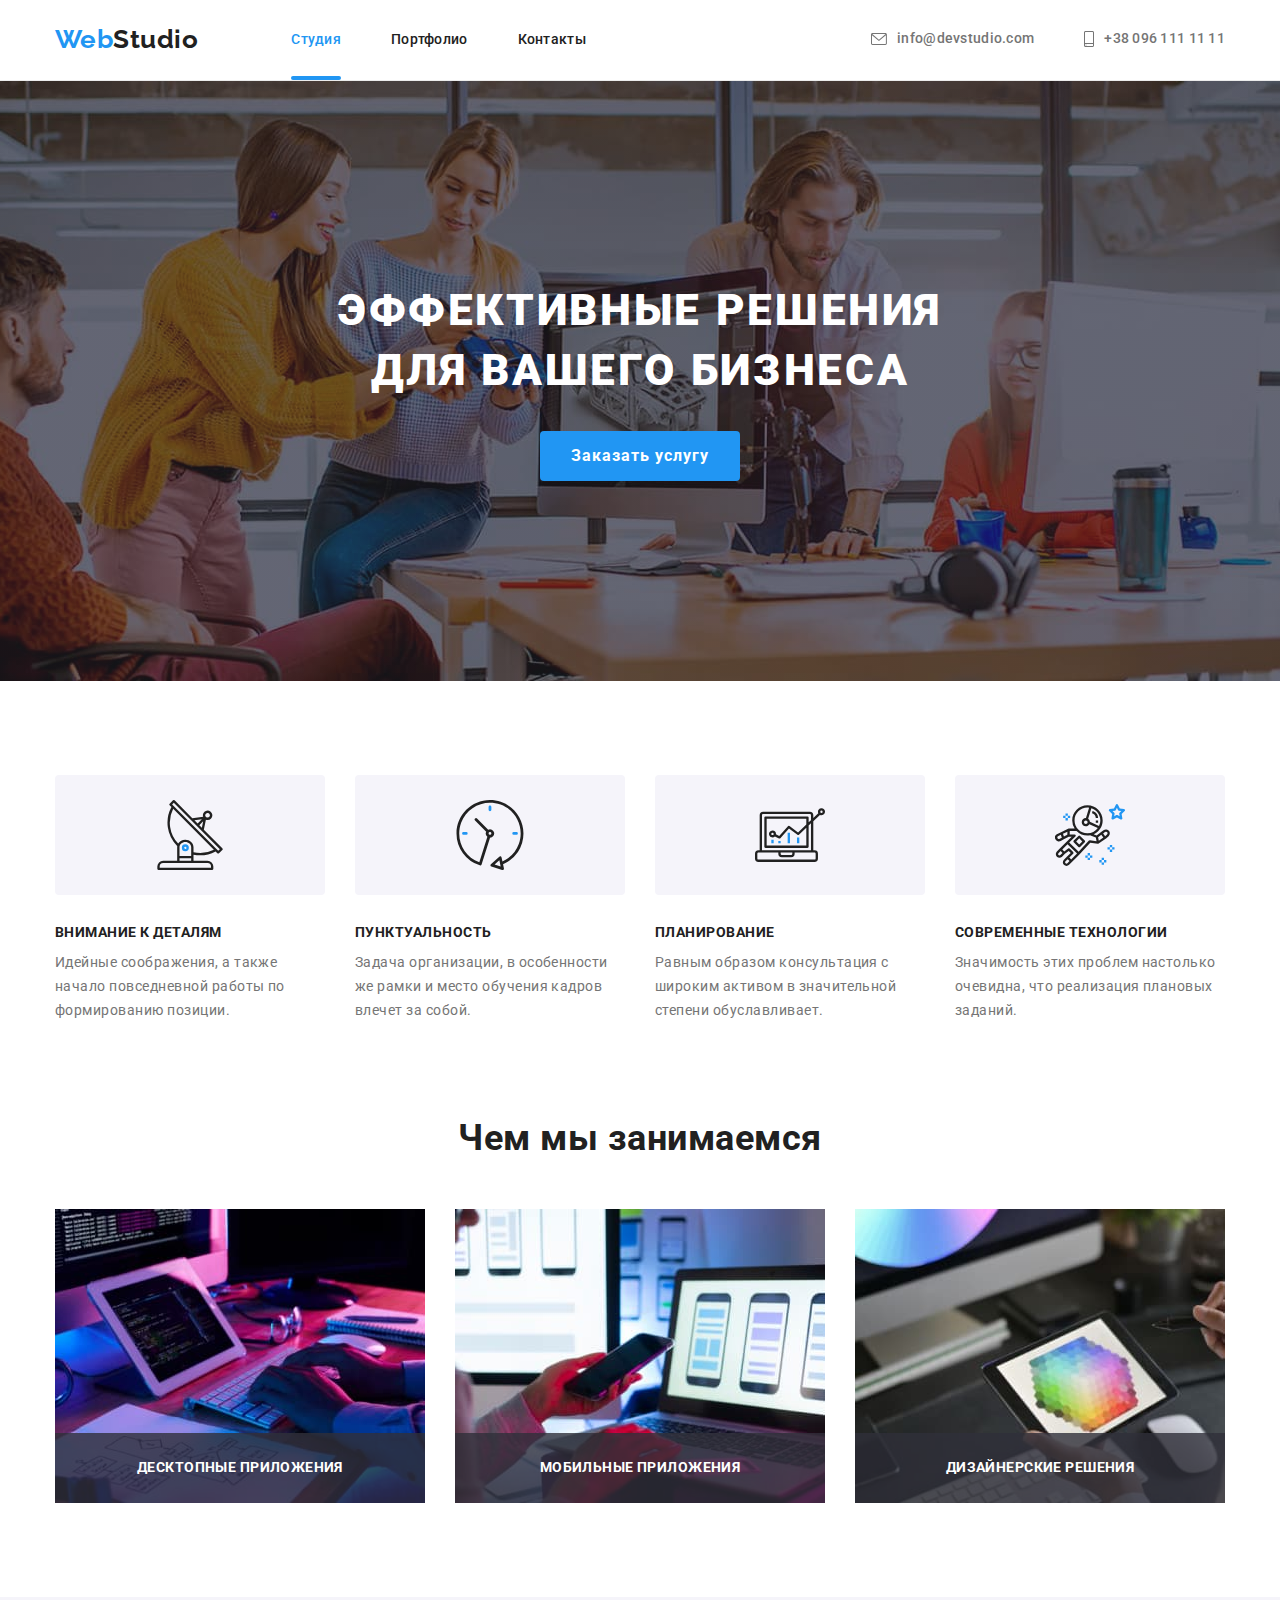
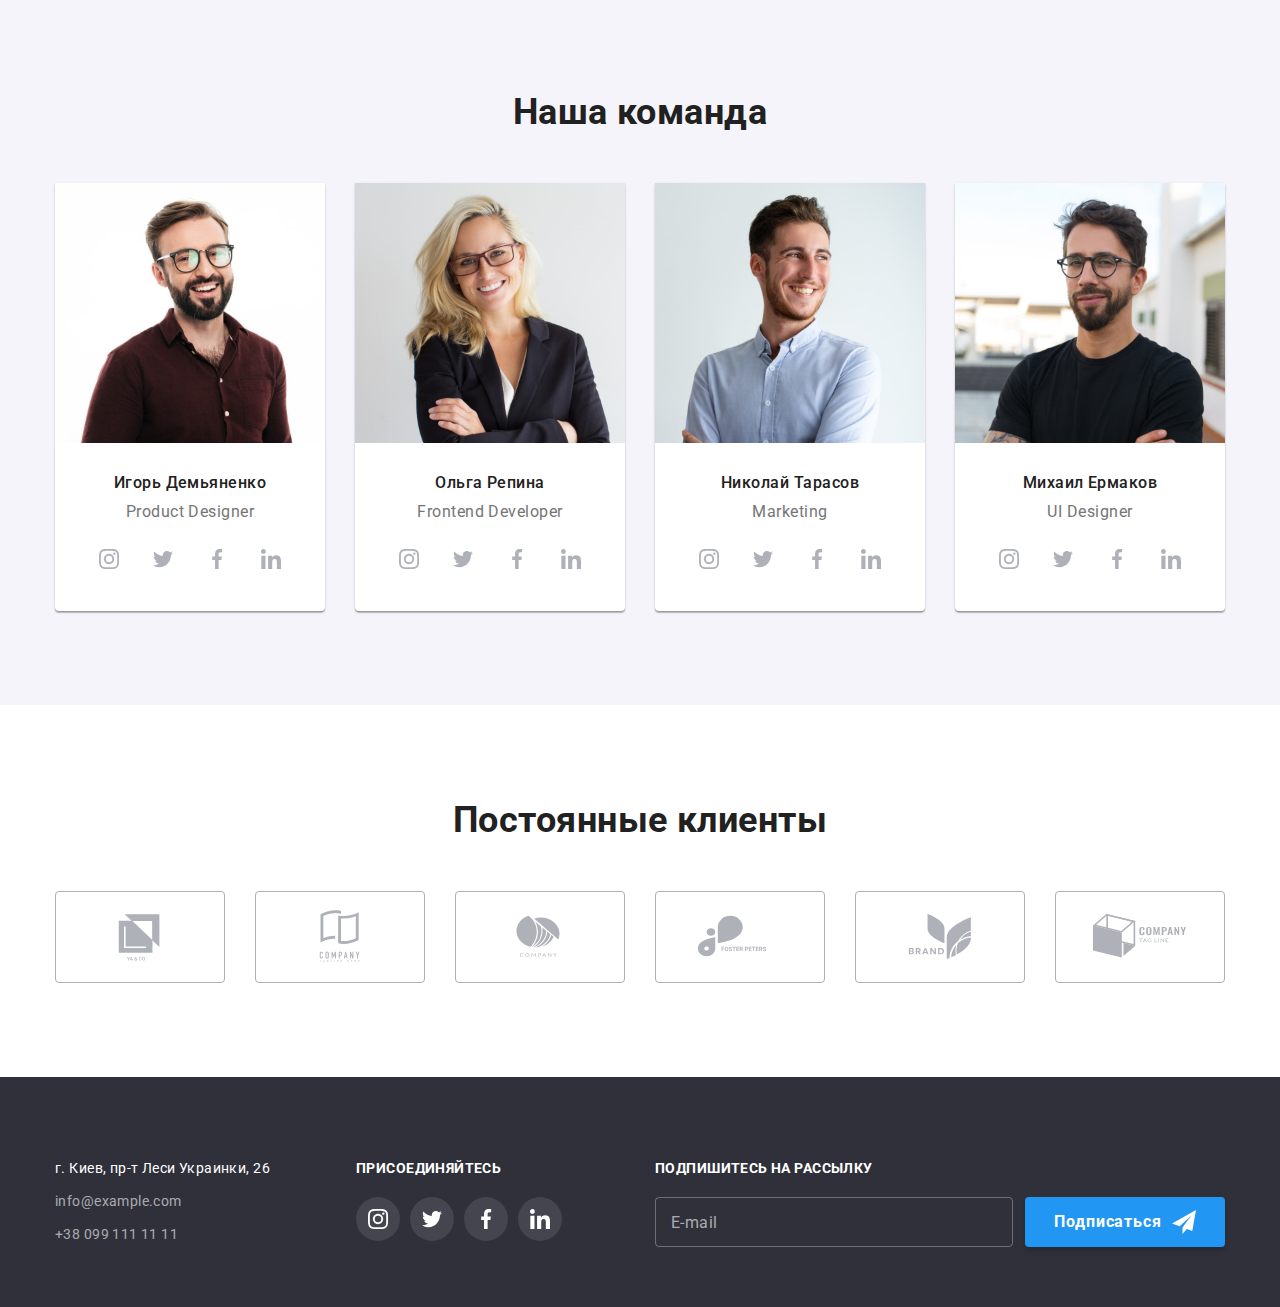
==== commit adc69ae0: "modal form update" ====
--- a/index.html
+++ b/index.html
@@ -363,7 +363,7 @@
     <footer class="footer">
         <div class="container">
             <address class="footer-address">
-            <a class="footer-logo" href="./index.html">Web<span class="footer-logo span">Studio</span></a>
+            
                 <ul class="address list">
                     <li class="item-address">
                         <a href="https://goo.gl/maps/AirsbdC57sYQPZAz8" target="_blank" rel="noopener noreferrer"
@@ -434,41 +434,54 @@
             
             <form class="modal-contact-form">
                 <b class="modal-contact-form-title">Оставьте свои данные, мы вам перезвоним</b>
-                <label class="modal-contact-field">
-                <span class="modal-contact-field-type">Имя</span>
-                <span class="modal-contact-field-wrapper">
-                    <input type="text" name="user_name" class="modal-contact-input" required autofocus>
-                    <svg class="modal-contact-input-icon person" width="18px" height="18px">
-                        <use href="./images/icons.svg#icon-person"></use>
-                    </svg>
-                </span>
-                </label>
-
-                <label class="modal-contact-field">
-                <span class="modal-contact-field-type">Телефон</span>
-                <span class="modal-contact-field-wrapper">
-                    <input type="tel" name="user_tel_number" class="modal-contact-input" pattern="[0-9]*" required>
-                    <svg class="modal-contact-input-icon tel" width="18px" height="18px">
-                        <use href="./images/icons.svg#icon-phone"></use>
-                    </svg>
-                </span>
-                </label>
-
-                <label class="modal-contact-field">
-                <span class="modal-contact-field-type">Почта</span>
-                <span class="modal-contact-field-wrapper">
-                    <input type="email" name="user_email" class="modal-contact-input" pattern="[a-z0-9._%+-]+@[a-z0-9.-]+\.[a-z]{2,}$" required>
-                    <svg class="modal-contact-input-icon mail" width="18px" height="18px">
-                        <use href="./images/icons.svg#icon-email"></use>
-                    </svg>
-                </span>
-                </label>
-
-                <label class="modal-contact-field">
-                    <span class="modal-contact-field-type">Комментарий</span>
-                    <textarea class="modal-contact-message" name="user_message" placeholder="Введите текст"></textarea>
-                </label>
                 
+                <ul class="modal-contact-form-list">
+                    <li class="modal-contact-form-list-item">
+                        <label class="modal-contact-field">
+                            <span class="modal-contact-field-type">Имя</span>
+                            <span class="modal-contact-field-wrapper">
+                                <input type="text" name="user_name" class="modal-contact-input" required autofocus>
+                                <svg class="modal-contact-input-icon person" width="18px" height="18px">
+                                    <use href="./images/icons.svg#icon-person"></use>
+                                </svg>
+                            </span>
+                        </label>
+                    </li>
+             
+                    <li class="modal-contact-form-list-item">
+                        <label class="modal-contact-field">
+                            <span class="modal-contact-field-type">Телефон</span>
+                            <span class="modal-contact-field-wrapper">
+                                <input type="tel" name="user_tel_number" class="modal-contact-input" pattern="[0-9]*" required>
+                                <svg class="modal-contact-input-icon tel" width="18px" height="18px">
+                                    <use href="./images/icons.svg#icon-phone"></use>
+                                </svg>
+                            </span>
+                        </label>
+                    </li>
+
+                    <li class="modal-contact-form-list-item">
+                        <label class="modal-contact-field">
+                            <span class="modal-contact-field-type">Почта</span>
+                            <span class="modal-contact-field-wrapper">
+                                <input type="email" name="user_email" class="modal-contact-input"
+                                    pattern="[a-z0-9._%+-]+@[a-z0-9.-]+\.[a-z]{2,}$" required>
+                                <svg class="modal-contact-input-icon mail" width="18px" height="18px">
+                                    <use href="./images/icons.svg#icon-email"></use>
+                                </svg>
+                            </span>
+                        </label>
+                    </li>
+
+                    <li class="modal-contact-form-list-item">
+                        <label class="modal-contact-field">
+                            <span class="modal-contact-field-type">Комментарий</span>
+                            <textarea class="modal-contact-message" name="user_message" placeholder="Введите текст"></textarea>
+                        </label>
+                    </li>
+                </ul>
+
+
                 <input type="checkbox" class="modal-contact-field-policy-checkbox visuali-hidden" name="user_policy_agreement" id="user_policy" required>
                 <label for="user_policy" class="modal-contact-field-policy">Соглашаюсь с рассылкой и принимаю &nbsp<a class="terms-of-an-agreement" href="">Условия договора</a></label>
 
--- a/css/styles.css
+++ b/css/styles.css
@@ -827,8 +827,16 @@
   padding: 40px;
 }
 
-.modal-contact-field {
+.modal-contact-form-list {
+  list-style: none;
+}
+
+.modal-contact-form-list-item {
   margin-bottom: 10px;
+}
+
+.modal-contact-form-list-item:last-child {
+  margin-bottom: 20px;
 }
 
 .modal-contact-form-title {
@@ -895,7 +903,6 @@
   height: 120px;
 
   padding: 12px 16px;
-  margin-bottom: 20px;
 
   font-weight: 400;
   font-size: 14px;
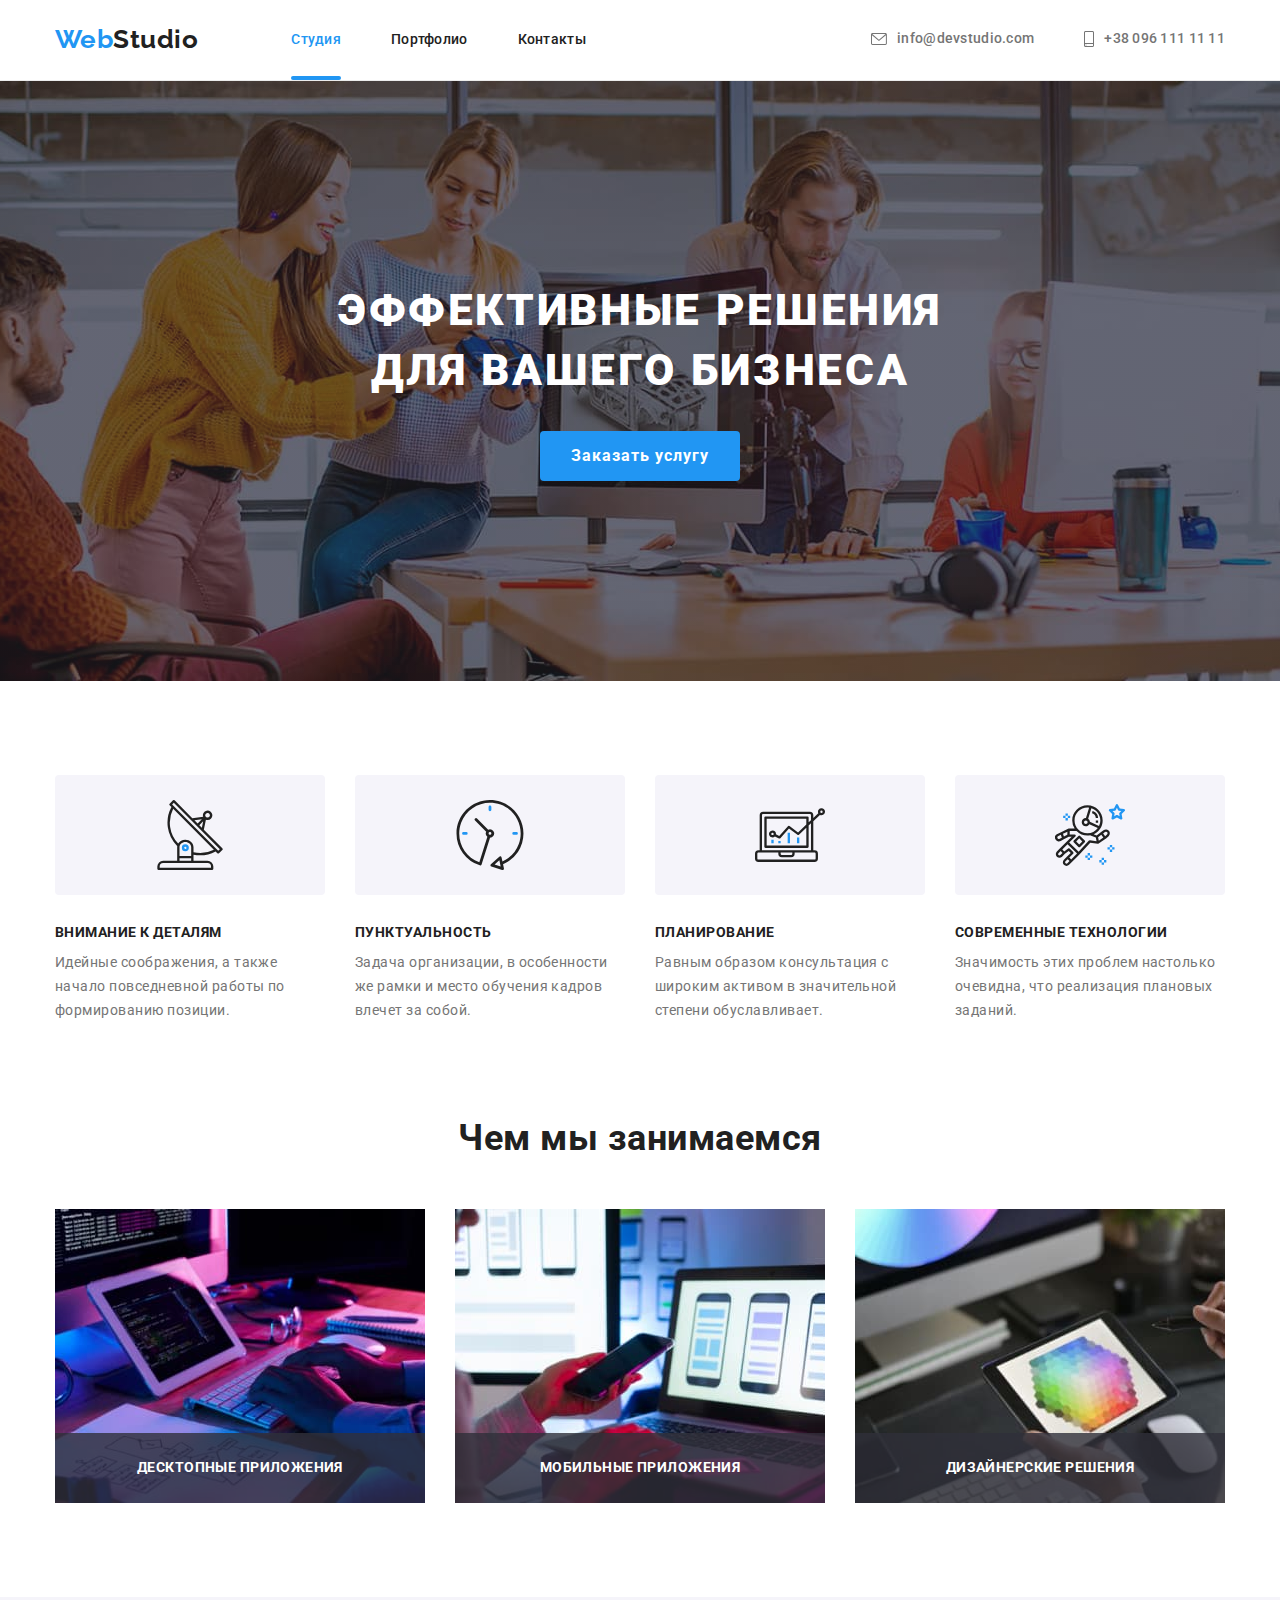
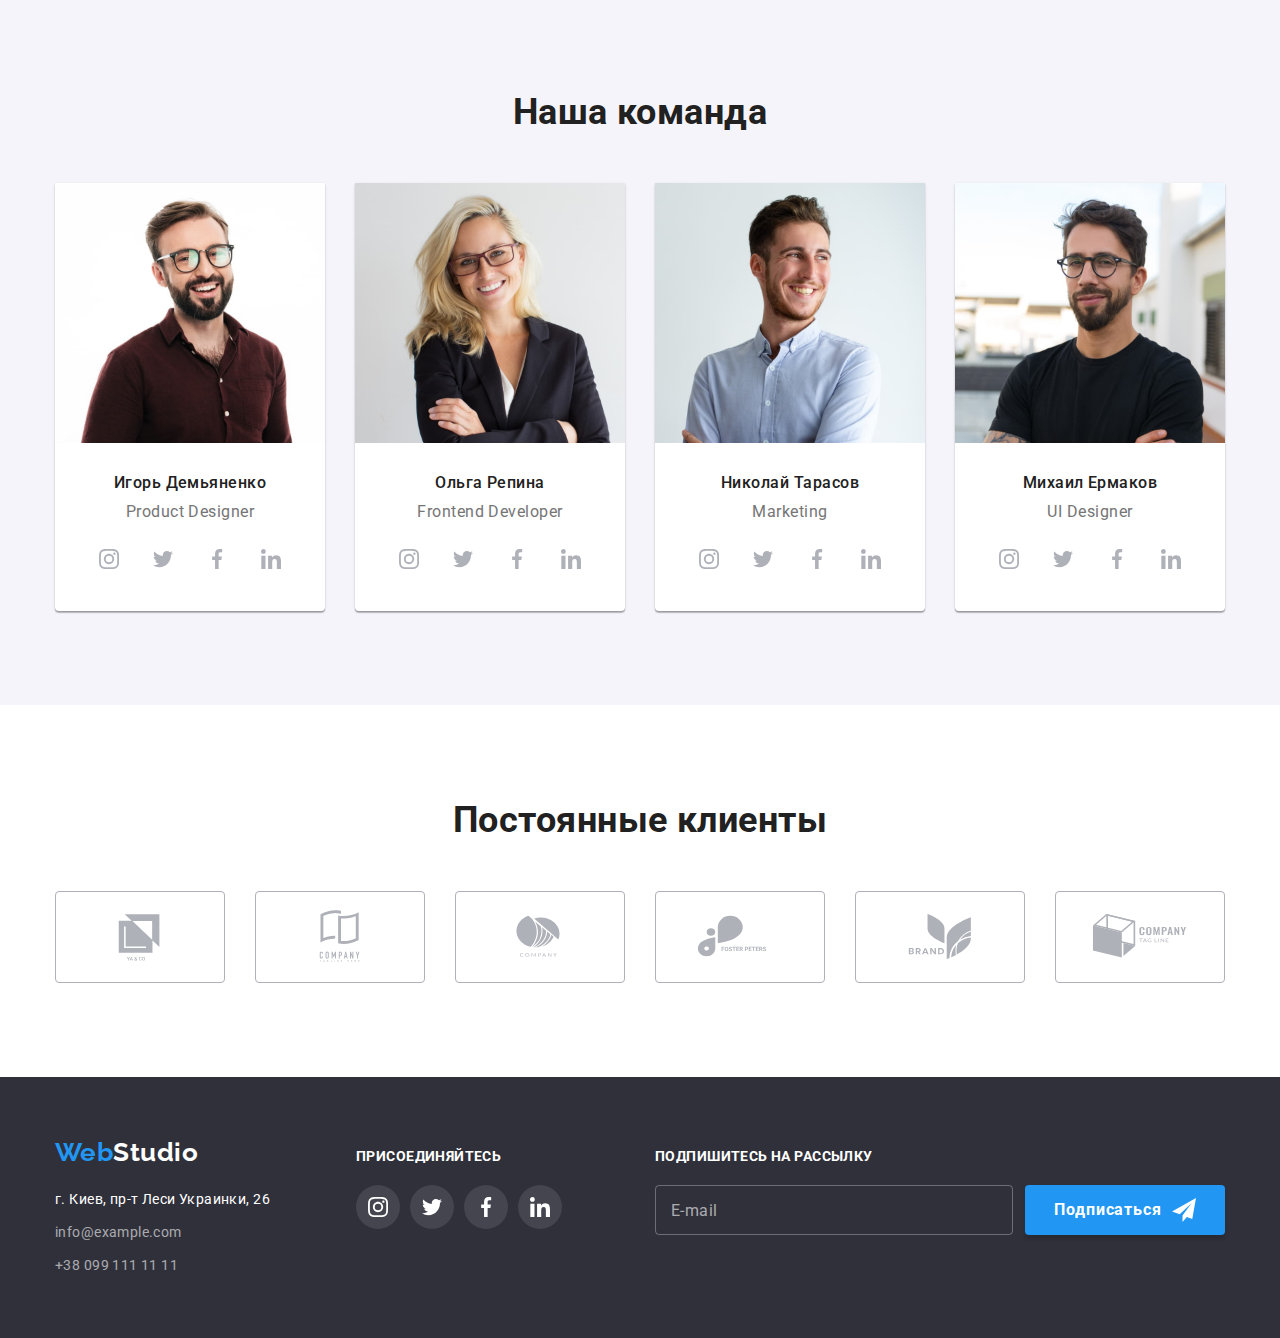
==== commit 94cf47f4: "footer update" ====
--- a/index.html
+++ b/index.html
@@ -362,18 +362,20 @@
 <!--Подвал-->
     <footer class="footer">
         <div class="container">
-            <address class="footer-address">
-            
-                <ul class="address list">
-                    <li class="item-address">
-                        <a href="https://goo.gl/maps/AirsbdC57sYQPZAz8" target="_blank" rel="noopener noreferrer"
-                            class="footer-link address">г. Киев, пр-т Леси Украинки, 26
-                        </a>
-                    </li>
-                    <li class="item-address"><a href="mailto:info@dexample.com" class="footer-link link">info@example.com</a></li>
-                    <li class="item-address"><a href="tel:+380991111111" class="footer-link link">+38 099 111 11 11</a></li>
-                </ul>
-            </address>
+            <div class="container_address">
+                <a class="footer-logo" href="./index.html">Web<span class="footer-logo span">Studio</span></a>
+                <address class="footer-address">
+                    <ul class="address list">
+                        <li class="item-address">
+                            <a href="https://goo.gl/maps/AirsbdC57sYQPZAz8" target="_blank" rel="noopener noreferrer"
+                                class="footer-link address">г. Киев, пр-т Леси Украинки, 26
+                            </a>
+                        </li>
+                        <li class="item-address"><a href="mailto:info@dexample.com" class="footer-link link">info@example.com</a></li>
+                        <li class="item-address"><a href="tel:+380991111111" class="footer-link link">+38 099 111 11 11</a></li>
+                    </ul>
+                </address>               
+            </div>
 
             <div class="connect">
                 <h2 class="connect-title title">присоединяйтесь</h2>
@@ -424,6 +426,8 @@
         </div>
     </footer>
 
+
+    <!-- Modal -->
     <div class="backdrop is-hidden" data-modal>
         <div class="modal">
             <button class="modal-close-button" type="button" data-modal-close>
--- a/css/styles.css
+++ b/css/styles.css
@@ -899,6 +899,7 @@
 }
 
 .modal-contact-message {
+  display: block;
   width: 100%;
   height: 120px;
 
@@ -1023,9 +1024,11 @@
 
 .footer-address {
   width: 231px;
+  margin-top: 20px;
 }
 
 .footer-logo {
+  display: inline-block;
   font-family: raleway, sans-serif;
   font-weight: 700;
   font-size: 26px;
@@ -1071,10 +1074,6 @@
   color: var(--accent-color);
 }
 
-.address.list {
-  margin-top: 20px;
-}
-
 .address .item-address:not(:last-child) {
   margin-bottom: 9px;
 }
